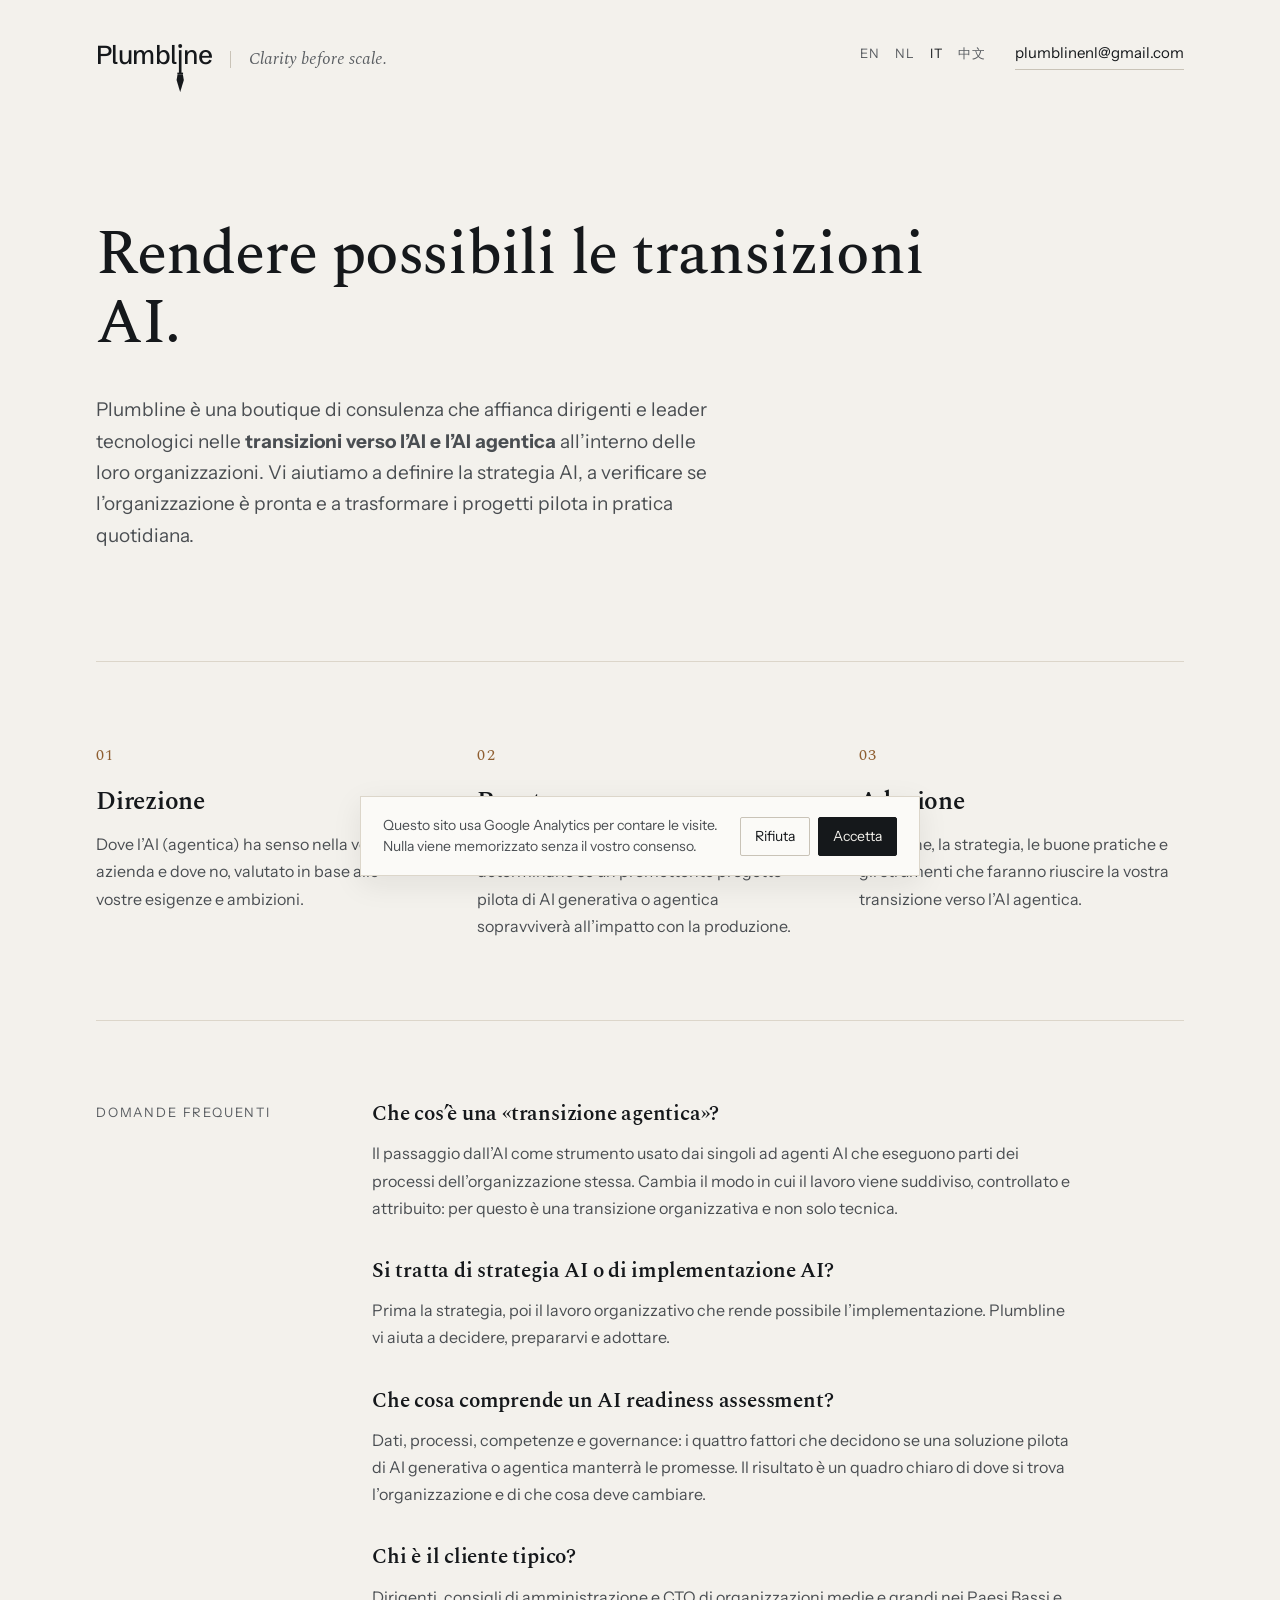
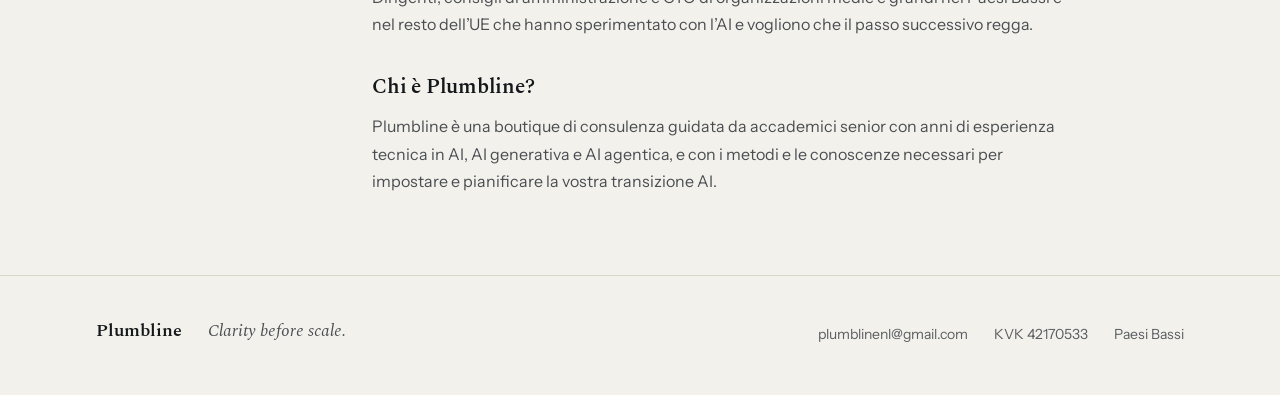
==== it/index.html @ ed71238b "Italian and Chinese versions; generate all languages from one template Co-Authored-By: Claude Fable " ====
<!doctype html>
<html lang="it">
<head>
  <meta charset="utf-8">
  <meta name="viewport" content="width=device-width, initial-scale=1">
  <title>Plumbline · Consulenza per transizioni AI e agentiche</title>
  <meta name="description" content="Plumbline è una boutique di consulenza che affianca dirigenti e leader tecnologici nelle transizioni verso l'AI e l'AI agentica all'interno delle loro organizzazioni.">
  <link rel="canonical" href="https://plumbline.nl/it/">
  <link rel="alternate" hreflang="en" href="https://plumbline.nl/">
  <link rel="alternate" hreflang="nl" href="https://plumbline.nl/nl/">
  <link rel="alternate" hreflang="it" href="https://plumbline.nl/it/">
  <link rel="alternate" hreflang="zh-Hans" href="https://plumbline.nl/zh/">
  <link rel="alternate" hreflang="x-default" href="https://plumbline.nl/">
  <link rel="icon" href="/favicon.svg" type="image/svg+xml">

  <meta property="og:type" content="website">
  <meta property="og:site_name" content="Plumbline">
  <meta property="og:title" content="Plumbline — Rendere possibili le transizioni AI.">
  <meta property="og:description" content="Una boutique di consulenza che affianca dirigenti e leader tecnologici nelle transizioni verso l'AI e l'AI agentica all'interno delle loro organizzazioni.">
  <meta property="og:url" content="https://plumbline.nl/it/">
  <meta property="og:image" content="https://plumbline.nl/og-image.png">
  <meta property="og:image:width" content="1200">
  <meta property="og:image:height" content="630">
  <meta property="og:locale" content="it_IT">
  <meta name="twitter:card" content="summary_large_image">
  <meta name="twitter:title" content="Plumbline — Rendere possibili le transizioni AI.">
  <meta name="twitter:description" content="Una boutique di consulenza che affianca dirigenti e leader tecnologici nelle transizioni verso l'AI e l'AI agentica all'interno delle loro organizzazioni.">
  <meta name="twitter:image" content="https://plumbline.nl/og-image.png">

  <script type="application/ld+json">
  {
    "@context": "https://schema.org",
    "@type": "ProfessionalService",
    "name": "Plumbline",
    "url": "https://plumbline.nl/it/",
    "logo": "https://plumbline.nl/og-image.png",
    "email": "plumblinenl@gmail.com",
    "description": "Una boutique di consulenza che affianca dirigenti e leader tecnologici nelle transizioni verso l'AI e l'AI agentica all'interno delle loro organizzazioni.",
    "slogan": "Clarity before scale.",
    "areaServed": "NL",
    "address": { "@type": "PostalAddress", "addressCountry": "NL" },
    "identifier": { "@type": "PropertyValue", "propertyID": "KVK", "value": "42170533" },
    "knowsAbout": ["Adozione dell'AI", "AI agentica", "Transizione AI", "Strategia AI", "Prontezza organizzativa"],
    "inLanguage": ["en", "nl", "it", "zh"]
  }
  </script>
  <script type="application/ld+json">
  {
    "@context": "https://schema.org",
    "@type": "FAQPage",
    "inLanguage": "it",
    "mainEntity": [
      {
        "@type": "Question",
        "name": "Che cos’è una «transizione agentica»?",
        "acceptedAnswer": {
          "@type": "Answer",
          "text": "Il passaggio dall’AI come strumento usato dai singoli ad agenti AI che eseguono parti dei processi dell’organizzazione stessa. Cambia il modo in cui il lavoro viene suddiviso, controllato e attribuito: per questo è una transizione organizzativa e non solo tecnica."
        }
      },
      {
        "@type": "Question",
        "name": "Si tratta di strategia AI o di implementazione AI?",
        "acceptedAnswer": {
          "@type": "Answer",
          "text": "Prima la strategia, poi il lavoro organizzativo che rende possibile l’implementazione. Plumbline vi aiuta a decidere, prepararvi e adottare."
        }
      },
      {
        "@type": "Question",
        "name": "Che cosa comprende un AI readiness assessment?",
        "acceptedAnswer": {
          "@type": "Answer",
          "text": "Dati, processi, competenze e governance: i quattro fattori che decidono se una soluzione pilota di AI generativa o agentica manterrà le promesse. Il risultato è un quadro chiaro di dove si trova l’organizzazione e di che cosa deve cambiare."
        }
      },
      {
        "@type": "Question",
        "name": "Chi è il cliente tipico?",
        "acceptedAnswer": {
          "@type": "Answer",
          "text": "Dirigenti, consigli di amministrazione e CTO di organizzazioni medie e grandi nei Paesi Bassi e nel resto dell’UE che hanno sperimentato con l’AI e vogliono che il passo successivo regga."
        }
      },
      {
        "@type": "Question",
        "name": "Chi è Plumbline?",
        "acceptedAnswer": {
          "@type": "Answer",
          "text": "Plumbline è una boutique di consulenza guidata da accademici senior con anni di esperienza tecnica in AI, AI generativa e AI agentica, e con i metodi e le conoscenze necessari per impostare e pianificare la vostra transizione AI."
        }
      }
    ]
  }
  </script>
  <link rel="preconnect" href="https://fonts.googleapis.com">
  <link rel="preconnect" href="https://fonts.gstatic.com" crossorigin>
  <link rel="stylesheet" href="https://fonts.googleapis.com/css2?family=Spectral:ital,wght@0,400;0,500;0,600;1,400&family=Instrument+Sans:wght@400;500&family=Schibsted+Grotesk:wght@500&display=swap">
  <link rel="stylesheet" href="/style.css">
  <!-- Google tag (gtag.js) with Consent Mode v2: nothing is stored until the visitor accepts -->
  <script>
    window.dataLayer = window.dataLayer || [];
    function gtag(){dataLayer.push(arguments);}
    gtag('consent', 'default', {
      analytics_storage: 'denied',
      ad_storage: 'denied',
      ad_user_data: 'denied',
      ad_personalization: 'denied',
      wait_for_update: 500
    });
    try {
      if (localStorage.getItem('plumbline-consent') === 'granted') {
        gtag('consent', 'update', { analytics_storage: 'granted' });
      }
    } catch (e) {}
    gtag('js', new Date());
    gtag('config', 'G-5ZQ4G72X6H');
  </script>
  <script async src="https://www.googletagmanager.com/gtag/js?id=G-5ZQ4G72X6H"></script>
</head>
<body>

  <header class="site-header">
    <div class="lockup">
    <a class="wordmark" href="/it/" aria-label="Plumbline">
      <span>Plumbl</span><span class="drop">i<svg class="plumb" viewBox="0 0 40 189" aria-hidden="true" focusable="false"><circle cx="20" cy="11.65" r="7.6"/><rect x="15" y="27.5" width="10" height="88.5"/><rect x="9" y="114" width="22" height="6"/><path d="M10 120 H30 L34 142 L20 189 L6 142 Z"/></svg></span><span>ne</span>
    </a>
    <span class="header-motto" lang="en" aria-hidden="true">Clarity before scale.</span>
    </div>
    <nav class="header-right">
      <nav class="lang" aria-label="Language">
        <a href="/" lang="en" hreflang="en" aria-label="English version">EN</a>
        <a href="/nl/" lang="nl" hreflang="nl" aria-label="Nederlandse versie">NL</a>
        <span class="current" aria-current="page">IT</span>
        <a href="/zh/" lang="zh-Hans" hreflang="zh-Hans" aria-label="中文版">中文</a>
      </nav>
      <a class="contact" href="mailto:plumblinenl@gmail.com">plumblinenl@gmail.com</a>
    </nav>
  </header>

  <main>
    <section class="hero">
      <h1>Rendere possibili le transizioni AI.</h1>
      <p>Plumbline è una boutique di consulenza che affianca dirigenti e leader tecnologici nelle <strong>transizioni verso l&rsquo;AI e l&rsquo;AI agentica</strong> all&rsquo;interno delle loro organizzazioni. Vi aiutiamo a definire la strategia AI, a verificare se l&rsquo;organizzazione è pronta e a trasformare i progetti pilota in pratica quotidiana.</p>
    </section>

    <hr>

    <section class="services">
      <div>
        <div class="num">01</div>
        <h2>Direzione</h2>
        <p>Dove l&rsquo;AI (agentica) ha senso nella vostra azienda e dove no, valutato in base alle vostre esigenze e ambizioni.</p>
      </div>
      <div>
        <div class="num">02</div>
        <h2>Prontezza</h2>
        <p>I dati, i processi e le competenze che determinano se un promettente progetto pilota di AI generativa o agentica sopravviverà all&rsquo;impatto con la produzione.</p>
      </div>
      <div>
        <div class="num">03</div>
        <h2>Adozione</h2>
        <p>La visione, la strategia, le buone pratiche e gli strumenti che faranno riuscire la vostra transizione verso l&rsquo;AI agentica.</p>
      </div>
    </section>

    <hr>

    <section class="faq">
      <div class="label">Domande frequenti</div>
      <dl>
        <dt>Che cos&rsquo;è una &laquo;transizione agentica&raquo;?</dt>
        <dd>Il passaggio dall&rsquo;AI come strumento usato dai singoli ad agenti AI che eseguono parti dei processi dell&rsquo;organizzazione stessa. Cambia il modo in cui il lavoro viene suddiviso, controllato e attribuito: per questo è una transizione organizzativa e non solo tecnica.</dd>
        <dt>Si tratta di strategia AI o di implementazione AI?</dt>
        <dd>Prima la strategia, poi il lavoro organizzativo che rende possibile l&rsquo;implementazione. Plumbline vi aiuta a decidere, prepararvi e adottare.</dd>
        <dt>Che cosa comprende un AI readiness assessment?</dt>
        <dd>Dati, processi, competenze e governance: i quattro fattori che decidono se una soluzione pilota di AI generativa o agentica manterrà le promesse. Il risultato è un quadro chiaro di dove si trova l&rsquo;organizzazione e di che cosa deve cambiare.</dd>
        <dt>Chi è il cliente tipico?</dt>
        <dd>Dirigenti, consigli di amministrazione e CTO di organizzazioni medie e grandi nei Paesi Bassi e nel resto dell&rsquo;UE che hanno sperimentato con l&rsquo;AI e vogliono che il passo successivo regga.</dd>
        <dt>Chi è Plumbline?</dt>
        <dd>Plumbline è una boutique di consulenza guidata da accademici senior con anni di esperienza tecnica in AI, AI generativa e AI agentica, e con i metodi e le conoscenze necessari per impostare e pianificare la vostra transizione AI.</dd>
      </dl>
    </section>

  </main>

  <footer class="site-footer">
    <div class="brand">
      <span class="name">Plumbline</span>
      <span class="motto">Clarity before scale.</span>
    </div>
    <div class="meta">
      <a href="mailto:plumblinenl@gmail.com">plumblinenl@gmail.com</a>
      <span>KVK 42170533</span>
      <span>Paesi Bassi</span>
    </div>
  </footer>

  <div class="consent" id="consent" hidden role="region" aria-label="Avviso sui cookie">
    <p>Questo sito usa Google Analytics per contare le visite. Nulla viene memorizzato senza il vostro consenso.</p>
    <div class="consent-actions">
      <button type="button" id="consent-decline">Rifiuta</button>
      <button type="button" id="consent-accept" class="primary">Accetta</button>
    </div>
  </div>
  <script>
    (function () {
      var box = document.getElementById('consent');
      var stored = null;
      try { stored = localStorage.getItem('plumbline-consent'); } catch (e) {}
      if (stored) return;
      box.hidden = false;
      function choose(value) {
        try { localStorage.setItem('plumbline-consent', value); } catch (e) {}
        if (value === 'granted') gtag('consent', 'update', { analytics_storage: 'granted' });
        box.hidden = true;
      }
      document.getElementById('consent-accept').addEventListener('click', function () { choose('granted'); });
      document.getElementById('consent-decline').addEventListener('click', function () { choose('denied'); });
    })();
  </script>

</body>
</html>
---- style.css ----
/* Plumbline — one-page site
   Ported from the design canvas "Plumbline — identity and site":
   layout and copy from the Site boards, logotype direction D (bob shape 1). */

:root {
  --paper: #F3F1EC;
  --paper-2: #FBFAF7;
  --ink: #15181B;
  --ink-2: #4A4E52;
  --ink-3: #5A5E62;
  --rule: #DCD6CA;
  --rule-2: #C9C3B7;
  --brass: #8F5F31;

  --serif: Spectral, Georgia, "Times New Roman", serif;
  --sans: "Instrument Sans", system-ui, -apple-system, "Segoe UI", sans-serif;
  --grotesk: "Schibsted Grotesk", system-ui, -apple-system, sans-serif;

  --gutter: 96px;
}

* { box-sizing: border-box; }

html { -webkit-text-size-adjust: 100%; }

body {
  margin: 0;
  min-height: 100vh;
  display: flex;
  flex-direction: column;
  background: var(--paper);
  color: var(--ink);
  font-family: var(--sans);
  font-size: 16px;
  line-height: 1.7;
  -webkit-font-smoothing: antialiased;
}

a { color: var(--ink); }
a:hover { color: var(--brass); }

h1, h2, p { margin: 0; }

hr {
  border: 0;
  height: 1px;
  background: var(--rule);
  margin: 0 var(--gutter);
}

/* Header */

.site-header {
  display: flex;
  align-items: center;
  justify-content: space-between;
  padding: 40px var(--gutter) 0;
}

.wordmark {
  display: inline-flex;
  align-items: baseline;
  font-family: var(--grotesk);
  font-weight: 500;
  font-size: 26px;
  line-height: 1;
  letter-spacing: -0.02em;
  text-decoration: none;
  color: var(--ink);
  /* room for the drop below the baseline */
  padding-bottom: 1.1em;
  margin-bottom: -1.1em;
}
.wordmark:hover { color: var(--ink); }

/* The i of "line" is drawn, not typeset: the real glyph stays in the text
   for spacing, selection and copy, but is transparent, and one SVG draws
   dot, stem, plumb line and bob in a single coordinate system so nothing
   depends on how a browser rasterises type.
   Geometry measured from Schibsted Grotesk 500; viewBox units are 0.01 em:
   dot ø0.15 centred 0.68 above baseline, stem 0.10 wide × 0.525 tall,
   line continues 0.36 below the baseline, bob 0.34 wide × 0.75 tall. */
.wordmark .drop {
  position: relative;
  color: transparent;
}
.wordmark .plumb {
  position: absolute;
  left: -0.073em;             /* stem centre sits 0.127 em into the glyph box; SVG is 0.4 em wide */
  top: 0.0575em;              /* baseline is 0.8575 em below the box top; SVG top is 0.80 em above baseline */
  width: 0.4em;
  height: 1.89em;
  display: block;
  fill: var(--ink);
}

.contact {
  font-size: 15px;
  text-decoration: none;
  border-bottom: 1px solid var(--rule-2);
  padding-bottom: 3px;
}

/* Hero */

.hero { padding: 150px var(--gutter) 110px; }

.hero h1 {
  max-width: 880px;
  font-family: var(--serif);
  font-weight: 500;
  font-size: 62px;
  line-height: 1.12;
  letter-spacing: -0.02em;
}

.hero p {
  margin-top: 36px;
  max-width: 620px;
  font-size: 19px;
  line-height: 1.65;
  color: var(--ink-2);
}

/* Services */

.services {
  padding: 80px var(--gutter);
  display: grid;
  grid-template-columns: repeat(3, minmax(0, 1fr));
  gap: 56px;
}

.num {
  font-family: var(--serif);
  font-size: 16px;
  letter-spacing: 0.08em;
  color: var(--brass);
}

.services h2 {
  margin: 18px 0 14px;
  font-family: var(--serif);
  font-weight: 600;
  font-size: 25px;
  letter-spacing: -0.01em;
  line-height: 1.2;
}

.services p {
  font-size: 16px;
  line-height: 1.7;
  color: var(--ink-2);
}

/* Footer */

.site-footer {
  margin-top: auto;
  display: flex;
  align-items: flex-end;
  justify-content: space-between;
  gap: 24px;
  padding: 40px var(--gutter) 48px;
  border-top: 1px solid var(--rule);
}

.site-footer .brand {
  display: flex;
  align-items: baseline;
  gap: 26px;
}

.site-footer .name {
  font-family: var(--serif);
  font-weight: 600;
  font-size: 18px;
}

.site-footer .motto {
  font-family: var(--serif);
  font-style: italic;
  font-size: 17px;
  color: var(--ink-2);
}

.site-footer .meta {
  display: flex;
  align-items: baseline;
  gap: 26px;
  font-size: 14px;
  color: var(--ink-3);
}

.site-footer .meta a {
  text-decoration: none;
  color: var(--ink-3);
}
.site-footer .meta a:hover { color: var(--brass); }

/* Tablet */

@media (max-width: 900px) {
  :root { --gutter: 48px; }

  .hero { padding: 110px var(--gutter) 80px; }
  .hero h1 { font-size: 46px; }

  .services {
    grid-template-columns: 1fr;
    gap: 40px;
    padding: 56px var(--gutter);
  }

}

/* Phone — follows the mobile board */

@media (max-width: 560px) {
  :root { --gutter: 28px; }

  .site-header { padding-top: 28px; }
  .wordmark { font-size: 22px; }
  .contact { display: none; }

  .hero { padding: 64px var(--gutter) 48px; }
  .hero h1 { font-size: 34px; line-height: 1.18; letter-spacing: -0.015em; }
  .hero p { margin-top: 22px; font-size: 16px; }

  .services { padding: 36px var(--gutter); gap: 30px; }
  .num { font-size: 15px; }
  .services h2 { margin: 10px 0 8px; font-size: 21px; }
  .services p { font-size: 15px; line-height: 1.65; }


  .site-footer {
    flex-direction: column;
    align-items: stretch;
    gap: 14px;
    padding: 24px var(--gutter) 32px;
  }
  .site-footer .brand { order: 2; justify-content: space-between; }
  .site-footer .name { display: none; }
  .site-footer .motto { font-size: 15px; }
  .site-footer .meta { order: 1; flex-wrap: wrap; gap: 12px 18px; font-size: 13px; }
  .site-footer .meta a {
    width: 100%;
    font-size: 16px;
    color: var(--ink);
    border-bottom: 1px solid var(--rule-2);
    padding-bottom: 4px;
    align-self: flex-start;
    width: auto;
  }
}

/* Consent notice */

.consent {
  position: fixed;
  left: 24px;
  right: 24px;
  bottom: 24px;
  margin: 0 auto;
  max-width: 560px;
  padding: 18px 22px;
  background: var(--paper-2);
  border: 1px solid var(--rule);
  box-shadow: 0 8px 30px rgba(21, 24, 27, 0.08);
  display: flex;
  align-items: center;
  gap: 20px;
  font-size: 14px;
  line-height: 1.5;
  color: var(--ink-2);
  z-index: 10;
}
.consent[hidden] { display: none; }
.consent p { margin: 0; flex: 1; }
.consent-actions { display: flex; gap: 8px; flex: none; }
.consent button {
  font: inherit;
  font-size: 14px;
  padding: 8px 14px;
  border: 1px solid var(--rule-2);
  border-radius: 2px;
  background: transparent;
  color: var(--ink);
  cursor: pointer;
}
.consent button.primary {
  background: var(--ink);
  border-color: var(--ink);
  color: var(--paper);
}
.consent button:hover { border-color: var(--brass); }
.consent button.primary:hover { background: var(--brass); border-color: var(--brass); }

@media (max-width: 560px) {
  .consent { left: 12px; right: 12px; bottom: 12px; flex-direction: column; align-items: stretch; gap: 14px; }
  .consent-actions { justify-content: flex-end; }
}

/* Header right: language switch + contact */

.header-right { display: flex; align-items: baseline; gap: 28px; }
.lang { display: flex; gap: 14px; font-size: 13px; letter-spacing: 0.12em; }
.lang a { text-decoration: none; color: var(--ink-3); }
.lang a:hover { color: var(--brass); }
.lang .current { color: var(--ink); }

/* Questions */

.faq {
  padding: 80px var(--gutter);
  display: grid;
  grid-template-columns: 220px minmax(0, 1fr);
  gap: 56px;
}
.faq dl { margin: 0; max-width: 700px; }
.faq dt {
  font-family: var(--serif);
  font-weight: 600;
  font-size: 21px;
  letter-spacing: -0.01em;
  line-height: 1.3;
}
.faq dd {
  margin: 12px 0 0;
  font-size: 16px;
  line-height: 1.7;
  color: var(--ink-2);
}
.faq dd + dt { margin-top: 36px; }

@media (max-width: 900px) {
  .faq { grid-template-columns: 1fr; gap: 20px; padding: 56px var(--gutter); }
}
@media (max-width: 560px) {
  .faq { padding: 36px var(--gutter) 40px; gap: 18px; }
  .faq dt { font-size: 18px; }
  .faq dd { font-size: 15px; line-height: 1.65; }
  .faq dd + dt { margin-top: 28px; }
}

.label {
  font-size: 13px;
  letter-spacing: 0.14em;
  text-transform: uppercase;
  color: var(--ink-3);
}
@media (max-width: 560px) { .label { font-size: 12px; } }

/* Wordmark lockup with the motto */

.lockup { display: flex; align-items: baseline; gap: 18px; }
.header-motto {
  font-family: var(--serif);
  font-style: italic;
  font-size: 17px;
  color: var(--ink-3);
  padding-left: 18px;
  border-left: 1px solid var(--rule-2);
  line-height: 1;
}
@media (max-width: 700px) { .header-motto { display: none; } }
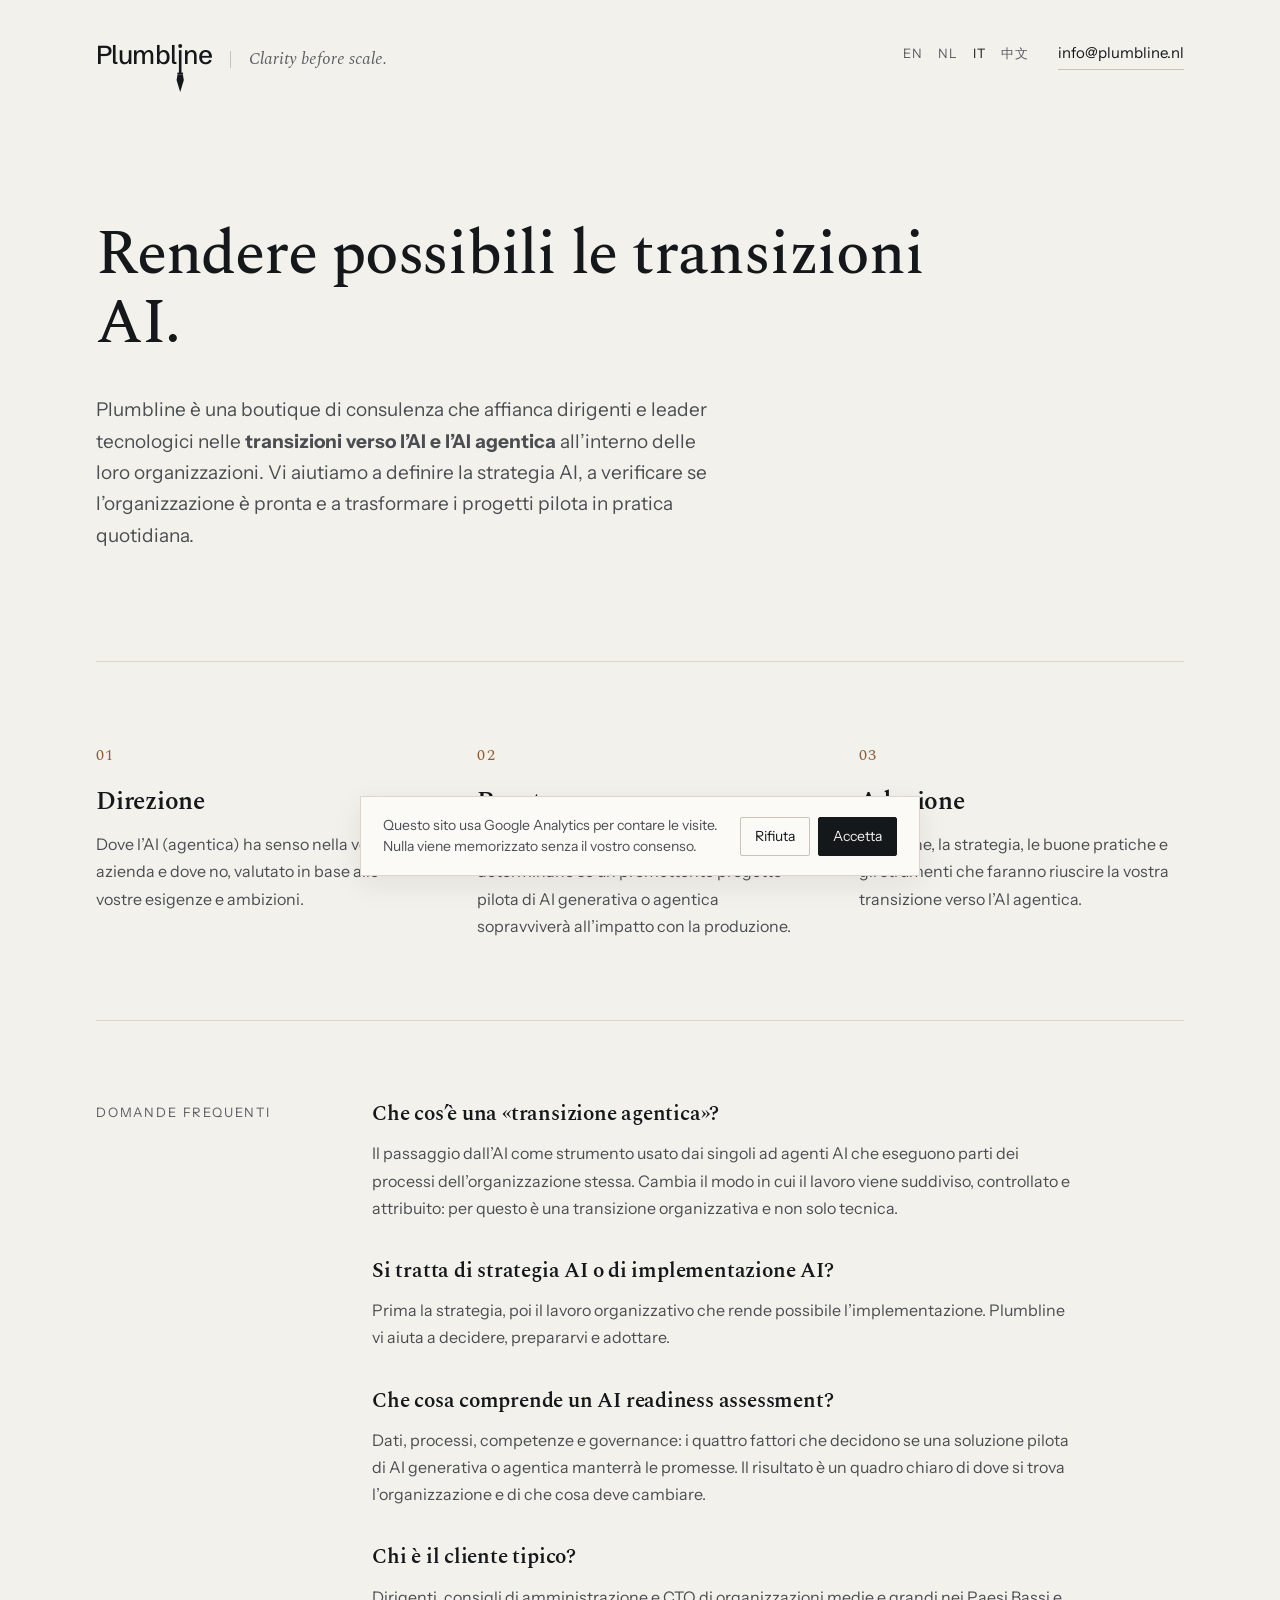
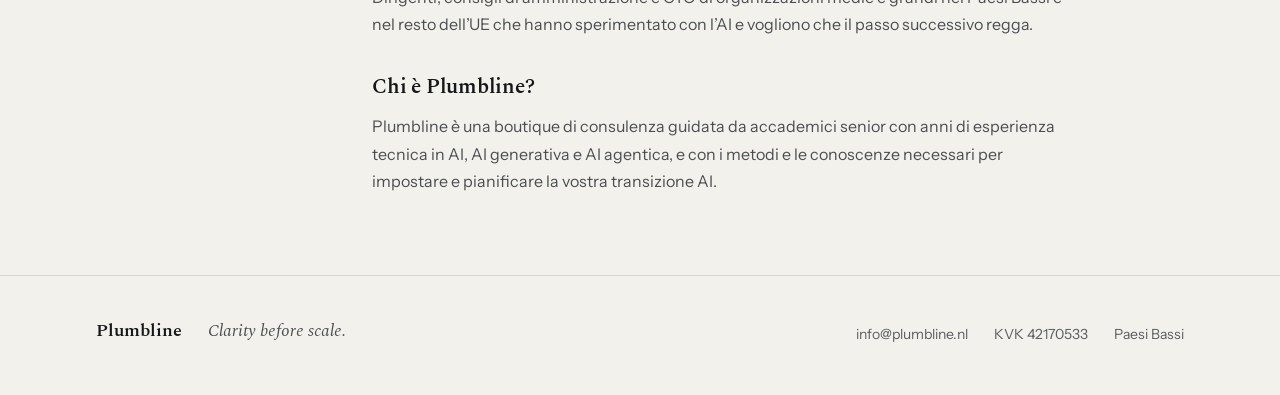
==== commit 040dfc49: "Contact email: info@plumbline.nl Co-Authored-By: Claude Fable 5.1 <noreply@anthropic.com> Claude-Ses" ====
--- a/it/index.html
+++ b/it/index.html
@@ -34,7 +34,7 @@
     "name": "Plumbline",
     "url": "https://plumbline.nl/it/",
     "logo": "https://plumbline.nl/og-image.png",
-    "email": "plumblinenl@gmail.com",
+    "email": "info@plumbline.nl",
     "description": "Una boutique di consulenza che affianca dirigenti e leader tecnologici nelle transizioni verso l'AI e l'AI agentica all'interno delle loro organizzazioni.",
     "slogan": "Clarity before scale.",
     "areaServed": "NL",
@@ -134,7 +134,7 @@
         <span class="current" aria-current="page">IT</span>
         <a href="/zh/" lang="zh-Hans" hreflang="zh-Hans" aria-label="中文版">中文</a>
       </nav>
-      <a class="contact" href="mailto:plumblinenl@gmail.com">plumblinenl@gmail.com</a>
+      <a class="contact" href="mailto:info@plumbline.nl">info@plumbline.nl</a>
     </nav>
   </header>
 
@@ -190,7 +190,7 @@
       <span class="motto">Clarity before scale.</span>
     </div>
     <div class="meta">
-      <a href="mailto:plumblinenl@gmail.com">plumblinenl@gmail.com</a>
+      <a href="mailto:info@plumbline.nl">info@plumbline.nl</a>
       <span>KVK 42170533</span>
       <span>Paesi Bassi</span>
     </div>
